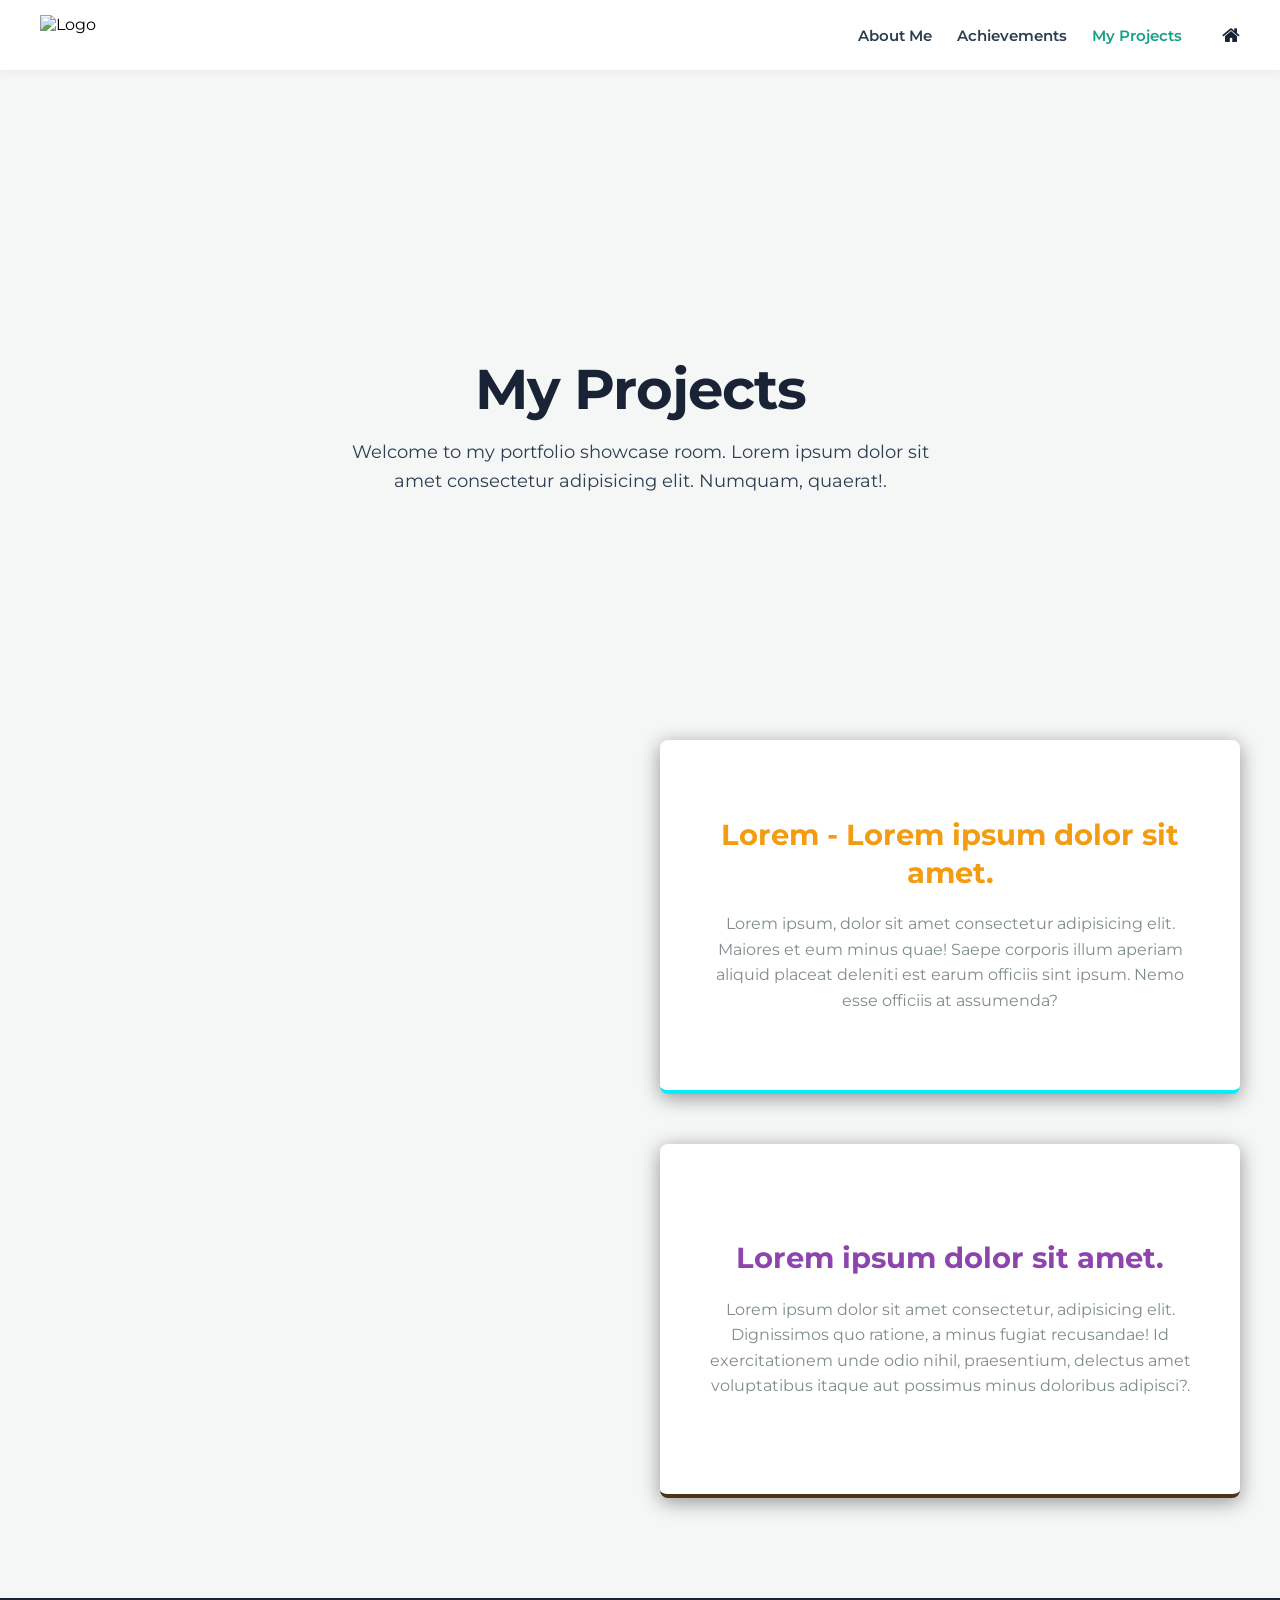
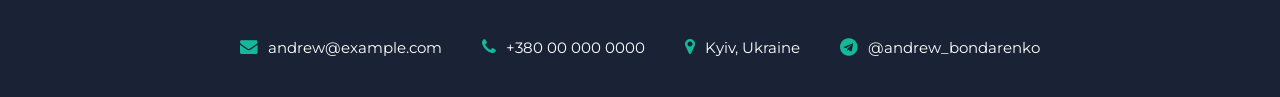
==== skills.html @ 8ecab066 "Add files via upload" ====
<!DOCTYPE html>
<html lang="en">

<head>
  <meta charset="UTF-8" />
  <meta http-equiv="X-UA-Compatible" content="IE=edge" />
  <meta name="viewport" content="width=device-width, initial-scale=1.0" />
  <title>My Projects & Skills</title>
  <link rel="stylesheet" href="https://maxcdn.bootstrapcdn.com/font-awesome/4.7.0/css/font-awesome.min.css">
  <link rel="stylesheet" href="style.css" />


</head>

<body>

  <header class="site-header">
    <div class="header-container">

      <div class="header-logo">
        <img src="Logo.png" alt="Logo" class="logo-img" />
      </div>

      <div class="header-right">
        <nav class="nav-links">
          <a href="index.html#about-section">About Me</a>
          <a href="index.html#achievements-section">Achievements</a>
          <a href="Skills.html" class="active-page">My Projects</a>
        </nav>

        <div class="social-icons">
          <a href="index.html" title="Back to Home"><i class="fa fa-home"></i></a>
        </div>
      </div>

    </div>
  </header>

  <main class="main-layout">
    
    <section class="name-desc-section">
      <h1>My Projects</h1>
      <p class="description">
        Welcome to my portfolio showcase room. Lorem ipsum dolor sit amet consectetur adipisicing elit. Numquam, quaerat!.
      </p>
    </section>

    <div class="projects-showcase">
      
      <div class="project-row">
        <div class="project-image-box">
          <img src="lorem1.jpg" alt="" class="showcase-img" />
        </div>
        <div class="project-info-card card-yellow">
          <h2 class="project-title-yellow">Lorem - Lorem ipsum dolor sit amet.</h2>
          <p class="project-text">
            Lorem ipsum, dolor sit amet consectetur adipisicing elit. Maiores et eum minus quae! Saepe corporis illum aperiam aliquid placeat deleniti est earum officiis sint ipsum. Nemo esse officiis at assumenda?</p>
        </div>
      </div>

      <div class="project-row">
        <div class="project-image-box">
          <img src="lorem2.jpg" alt="" class="showcase-img" />
        </div>
        <div class="project-info-card card-purple">
          <h2 class="project-title-purple">Lorem ipsum dolor sit amet.</h2>
          <p class="project-text">
            Lorem ipsum dolor sit amet consectetur, adipisicing elit. Dignissimos quo ratione, a minus fugiat recusandae! Id exercitationem unde odio nihil, praesentium, delectus amet voluptatibus itaque aut possimus minus doloribus adipisci?.
          </p>
        </div>
      </div>

    </div>

  </main>

  <footer class="site-footer">
    <div class="footer-container">
      <div class="footer-contact-item">
        <i class="fa fa-envelope"></i> andrew@example.com
      </div>
      <div class="footer-contact-item">
        <i class="fa fa-phone"></i> +380 00 000 0000
      </div>
      <div class="footer-contact-item">
        <i class="fa fa-map-marker"></i> Kyiv, Ukraine
      </div>
      <div class="footer-contact-item">
        <i class="fa fa-telegram"></i> @andrew_bondarenko
      </div>
    </div>
  </footer>


</body>

</html>
---- style.css ----
@import url('https://fonts.googleapis.com/css2?family=Montserrat:wght@400;600;700&display=swap');

html {
  scroll-behavior: smooth;
  /* Smoothly glides down the page when header links are clicked */
  scroll-padding-top: 80px;
}

html,
body {
  margin: 0;
  padding: 0;
  background-color: #f4f7f6;
  font-family: 'Montserrat', sans-serif;
}

/* header */
.site-header {
  background-color: white;
  box-shadow: 0 2px 10px rgba(0, 0, 0, 0.05);
  position: sticky;
  /* header ot */
  top: 0;
  z-index: 1000;
  padding: 15px 20px;
}

.header-container {
  max-width: 1200px;
  margin: 0 auto;
  display: flex;
  justify-content: space-between;
  /* Logo on left, navigation cluster on right */
  align-items: center;

}

.logo-img {
  height: 40px;
  width: auto;
  display: block;
}

.header-right {
  display: flex;
  align-items: center;
  gap: 40px;
  /* gap bt links */
}

.nav-links {
  display: flex;
  gap: 25px;
}

.nav-links a {
  text-decoration: none;
  color: #2c3e50;
  font-weight: 600;
  font-size: 0.95rem;
  transition: color 0.2s ease;
}

.nav-links a:hover {
  color: #16a085;
}

.social-icons {
  display: flex;
  gap: 15px;
}

.social-icons a {
  color: #192335;
  font-size: 1.2rem;
  transition: transform 0.2s ease, color 0.2s ease;
}

.social-icons a:hover {
  color: #16a085;
  transform: scale(1.1);
}

/* main */
.main-layout {
  display: grid;
  grid-template-columns: minmax(20px, 1fr) minmax(auto, 1200px) minmax(20px, 1fr);
  /* tut nichogo nema */
}

/* scroll before the top header */
a[name] {
  position: absolute;
  top: -80px;
  visibility: hidden;
}

/* New code as of 6/13 */
.name-desc-section {
  grid-column: 2;
  display: flex;
  flex-direction: column;
  justify-content: center;
  align-items: center;
  min-height: 70vh;
  text-align: center;
  padding-top: 40px;
  position: relative;
  /* gives anchor the space for it */
}

.name-desc-section h1 {
  font-size: 3.5rem;
  font-weight: 700;
  color: #192335;
  margin: 0 0 15px 0;
  letter-spacing: -1px;
}

.name-desc-section .description {
  font-size: 1.1rem;
  font-weight: 400;
  color: #2c3e50;
  max-width: 600px;
  line-height: 1.6;
  margin: 0;
}

.achivements {
  grid-column: 2;
  display: flex;
  flex-direction: column;
  justify-content: center;
  align-items: center;
  padding-top: 100px;
  padding-bottom: 40px;
  text-align: center;
  position: relative;
  /* gives anchor the space for it */
}

.achivements h1 {
  font-size: 2.5rem;
  color: #192335;
  margin: 0;
}

.achivements p {
  color: #7f8c8d;
  margin: 10px 0 0 0;
}

/* tile */
.tiles {
  grid-column: 2;
  display: grid;
  grid-template-columns: repeat(auto-fit, minmax(250px, 1fr));
  /* nichogo tut nema*/
  gap: 30px;
  margin-bottom: 100px;
  /* add space for footer */
}

/* cards */
.item {
  background: white;
  border-radius: 8px;
  padding: 25px;
  box-shadow: 0 4px 6px rgba(0, 0, 0, 0.03);
  transition: transform 0.2s ease;
}

.item:hover {
  transform: translateY(-5px);
}

.item_info h3 {
  margin: 0 0 10px 0;
  color: #192335;
  font-size: 1.25rem;
}

.item_info p {
  margin: 0;
  color: #576574;
  font-size: 0.95rem;
  line-height: 1.5;
}

/* footer */
.site-footer {
  background-color: #192335;
  color: #f4f7f6;
  padding: 40px 20px;
  margin-top: auto;
}

.footer-container {
  max-width: 1200px;
  margin: 0 auto;
  display: flex;
  justify-content: center;
  /* Center*/
  align-items: center;
  flex-wrap: wrap;
  /* Allows items to safely wrap cleanly onto mobile rows */
  gap: 40px;
  /* space verticall*/
}

.footer-contact-item {
  font-size: 0.95rem;
  font-weight: 400;
  display: flex;
  align-items: center;
  gap: 10px;
  /* space horizontal */
  color: #ffffff;
}

.footer-contact-item i {
  color: #14b89c;
  font-size: 1.1rem;
}

/* Page2 */

/* project grid */
.projects-showcase {
  grid-column: 2;
  display: flex;
  flex-direction: column;
  gap: 50px;
  /* spacing */
  margin-bottom: 100px;
}

/* Two-column layout container for an image + info card */
.project-row {
  display: grid;
  grid-template-columns: repeat(auto-fit, minmax(300px, 1fr));
  /* tut nichogo nema */
  gap: 40px;
  /* hrizontal spacing */
  align-items: center;
  /* vertical center */
}

/* centers imgs */
.project-image-box {
  display: flex;
  justify-content: center;
  align-items: center;
  padding: 10px;
}

/* put img inside frame */
.showcase-img {
  max-width: 100%;
  height: auto;
  display: block;
  border-radius: 8px;
}

/* card style */
.project-info-card {
  background: #ffffff;
  border-radius: 8px;
  padding: 50px 40px;
  box-shadow: 0 4px 20px rgba(0, 0, 0, 0.4);
  text-align: center;
  display: flex;
  flex-direction: column;
  justify-content: center;
  min-height: 250px;
}

/* bottom borders */
.card-yellow {
  border-bottom: 4px solid #00eeff;
}

.card-purple {
  border-bottom: 4px solid #4e321a;
}

/* project name styles */
.project-title-yellow {
  color: #f39c12;
  font-size: 1.8rem;
  font-weight: 700;
  margin: 0 0 20px 0;
  line-height: 1.3;
}

.project-title-purple {
  color: #8e44ad;
  font-size: 1.8rem;
  font-weight: 700;
  margin: 0 0 20px 0;
  line-height: 1.3;
}

/* text layout */
.project-text {
  color: #7f8c8d;
  font-size: 1rem;
  line-height: 1.6;
  margin: 0;
}

/* highlight links */
.nav-links a.active-page {
  color: #16a085;
}

/* normal pc style */
.tiles {
  display: grid;
  grid-template-columns: repeat(4, 1fr);
}

/* smaller than 768 px */
@media screen and (max-width: 768px) {
  .tiles {
    grid-template-columns: 1fr;
    /* stack card one coljmn */
  }
}

/* mobile */
.project-row {
  display: block;
  /* stack vertical */
}

/* screen wider than 500px */
@media screen and (min-width: 750px) {
  .project-row {
    display: grid;
    grid-template-columns: 1fr 1fr;
    /* SPLIT 1*/
  }
}

@media screen and (max-width: 575px) {
  
.header-container, .header-right{
  flex-direction: column;
}

.header-container, .header-right{
  justify-content: center;
  gap: 10px;

}


  
}
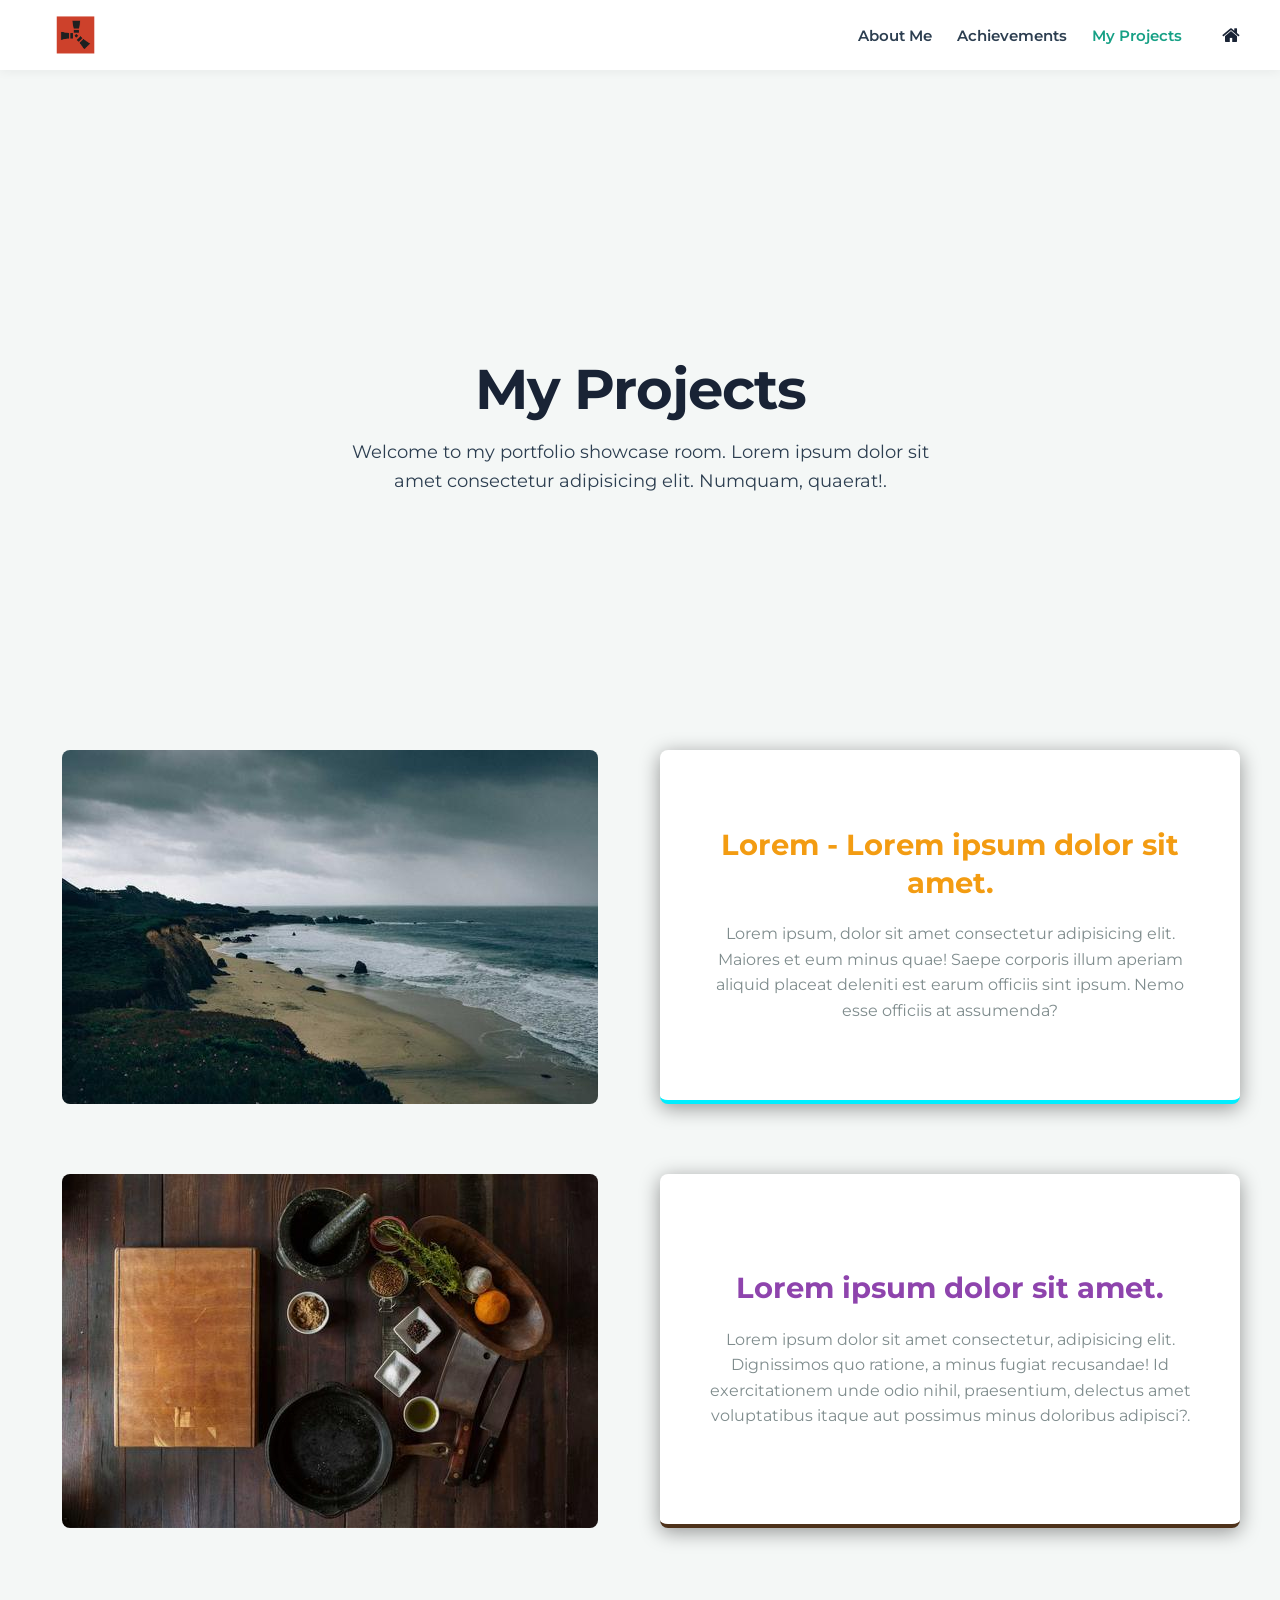
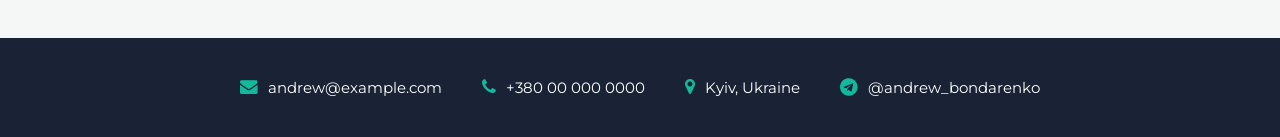
==== commit 26a86f00: "Add files via upload" ====
--- a/skills.html
+++ b/skills.html
@@ -25,7 +25,7 @@
         <nav class="nav-links">
           <a href="index.html#about-section">About Me</a>
           <a href="index.html#achievements-section">Achievements</a>
-          <a href="Skills.html" class="active-page">My Projects</a>
+          <a href="skills.html" class="active-page">My Projects</a>
         </nav>
 
         <div class="social-icons">
